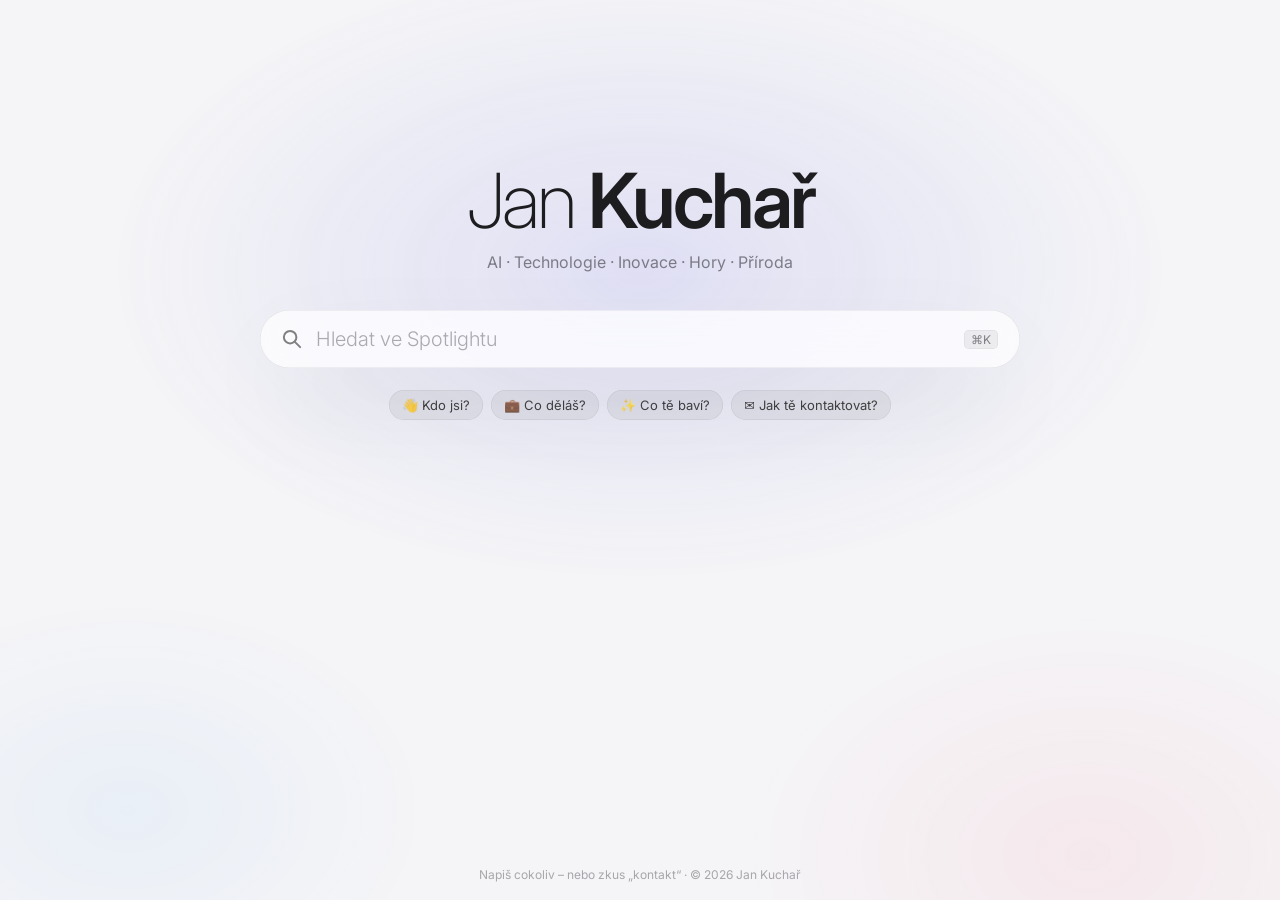
==== index.html @ b02bba3c "Odstranit plovoucí přepínač vzhledu, režim jen přes Spotlight Zkratka ⌘⇧L zůstává. Grafický manuál: " ====
<!doctype html>
<html lang="cs">
<head>
<meta charset="utf-8">
<meta name="viewport" content="width=device-width, initial-scale=1, viewport-fit=cover">
<title>Jan Kuchař</title>
<meta name="description" content="Jan Kuchař – AI, technologie, inovace.">
<meta name="theme-color" content="#08080c">
<meta name="color-scheme" content="dark light">
<script>
// Téma: uložená volba, jinak systémové nastavení – nastaví se hned, ať stránka neprobliká
(()=>{let t;try{t=localStorage.getItem('theme')}catch(e){}
  if(t!=='light'&&t!=='dark')t=matchMedia('(prefers-color-scheme: light)').matches?'light':'dark';
  document.documentElement.dataset.theme=t;
  document.querySelector('meta[name=theme-color]').content=t==='light'?'#f5f5f7':'#08080c'})();
</script>
<meta property="og:title" content="Jan Kuchař">
<meta property="og:description" content="Jan Kuchař – AI, technologie, inovace.">
<meta property="og:url" content="https://www.jan-kuchar.cz">
<link rel="icon" href="favicon.svg" type="image/svg+xml">
<script type="application/ld+json">
{
  "@context": "https://schema.org",
  "@type": "ProfilePage",
  "url": "https://www.jan-kuchar.cz/",
  "name": "Jan Kuchař",
  "inLanguage": "cs",
  "mainEntity": {
    "@type": "Person",
    "@id": "https://www.jan-kuchar.cz/#jan",
    "name": "Jan Kuchař",
    "alternateName": "Honza Kuchař",
    "url": "https://www.jan-kuchar.cz/",
    "jobTitle": "Product Owner",
    "description": "Product Owner v doméně e-commerce AI ve společnosti HP Tronic (Datart, ETA, NAY).",
    "worksFor": { "@type": "Organization", "name": "HP Tronic" },
    "homeLocation": { "@type": "Place", "name": "Beskydy", "address": { "@type": "PostalAddress", "addressCountry": "CZ" } },
    "knowsAbout": ["Umělá inteligence", "E-commerce", "Automatizace", "Technologie", "Inovace"],
    "sameAs": ["https://www.linkedin.com/in/jan-kucha%C5%99-16925532/"]
  }
}
</script>
<link rel="preconnect" href="https://fonts.googleapis.com">
<link rel="preconnect" href="https://fonts.gstatic.com" crossorigin>
<link href="https://fonts.googleapis.com/css2?family=Inter:wght@200;300;400;500;600;700&display=swap" rel="stylesheet">
<style>
:root{
  --bg:#08080c;
  --glass:rgba(32,32,40,.72);
  --stroke:rgba(255,255,255,.1);
  --stroke-2:rgba(255,255,255,.14);
  --text:#f5f5f7;
  --text-2:rgba(235,235,245,.6);
  --text-3:rgba(235,235,245,.38);
  --blue:#0a84ff;
  --body:rgba(245,245,247,.82);
  --chip-text:rgba(235,235,245,.82);
  --fill:rgba(255,255,255,.06);
  --fill-2:rgba(255,255,255,.12);
  --seg-on:#3a3a44;
  --seg-shadow:rgba(0,0,0,.4);
  --kbd:rgba(255,255,255,.08);
  --clear:rgba(255,255,255,.22);
  --clear-fg:#000;
  --shadow:rgba(0,0,0,.8);
  --av-in:#15151d;
  --glow:1;
  --font:-apple-system,BlinkMacSystemFont,"SF Pro Text","Inter",system-ui,sans-serif;
  color-scheme:dark;
}
:root[data-theme="light"]{
  --bg:#f5f5f7;
  --glass:rgba(255,255,255,.72);
  --stroke:rgba(0,0,0,.08);
  --stroke-2:rgba(0,0,0,.1);
  --text:#1d1d1f;
  --text-2:rgba(60,60,67,.62);
  --text-3:rgba(60,60,67,.42);
  --blue:#007aff;
  --body:rgba(29,29,31,.82);
  --chip-text:rgba(29,29,31,.82);
  --fill:rgba(0,0,0,.05);
  --fill-2:rgba(0,0,0,.09);
  --seg-on:#fff;
  --seg-shadow:rgba(0,0,0,.12);
  --kbd:rgba(0,0,0,.06);
  --clear:rgba(0,0,0,.25);
  --clear-fg:#fff;
  --shadow:rgba(0,0,0,.18);
  --av-in:#fff;
  --glow:.7;
  color-scheme:light;
}
*{box-sizing:border-box;margin:0;padding:0}
html,body{min-height:100%}
body{background:var(--bg);color:var(--text);transition:background-color .3s,color .3s;font-family:var(--font);-webkit-font-smoothing:antialiased;font-size:14px;
  display:flex;flex-direction:column;min-height:100vh;min-height:100dvh}
button{font:inherit;color:inherit;background:none;border:0;cursor:pointer}
a{color:inherit;text-decoration:none}

.bg{position:fixed;inset:0;z-index:-1;pointer-events:none;opacity:var(--glow);transition:opacity .3s;
  background:
    radial-gradient(60% 50% at 50% 30%,rgba(94,92,230,.2),transparent 70%),
    radial-gradient(40% 40% at 85% 95%,rgba(255,55,95,.09),transparent 70%),
    radial-gradient(35% 35% at 10% 90%,rgba(10,132,255,.07),transparent 70%)}

main{flex:1 0 auto;width:min(760px,calc(100vw - 32px));margin:0 auto;padding-top:clamp(56px,18vh,180px);padding-bottom:60px;
  transition:padding-top .4s cubic-bezier(.2,.9,.3,1)}
body.searching main{padding-top:clamp(40px,10vh,110px)}

header{text-align:center}
h1{font-size:clamp(46px,9vw,76px);font-weight:200;letter-spacing:-.04em;line-height:1}
h1 b{font-weight:600}
.tagline{margin:14px 0 38px;font-size:16px;color:var(--text-2)}

/* ---------- Vyhledávání ---------- */
.search{background:var(--glass);backdrop-filter:blur(40px) saturate(180%);-webkit-backdrop-filter:blur(40px) saturate(180%);
  border-radius:29px;box-shadow:0 0 0 .5px var(--stroke-2) inset,0 40px 100px -20px var(--shadow);overflow:hidden;
  transition:border-radius .25s}
body.searching .search{border-radius:18px}
.bar{display:flex;align-items:center;gap:14px;padding:0 22px;height:58px}
.bar svg{flex:none;opacity:.55}
.bar input{flex:1;min-width:0;background:transparent;border:0;outline:0;color:var(--text);font:inherit;font-size:20px;font-weight:300;caret-color:var(--blue)}
.bar input::placeholder{color:var(--text-3)}
kbd{font-family:inherit;font-size:12px;color:var(--text-2);background:var(--kbd);border-radius:5px;padding:2px 7px;box-shadow:0 0 0 .5px var(--stroke) inset;white-space:nowrap}
body.searching .bar kbd.k{display:none}
.clear{display:none;width:20px;height:20px;border-radius:50%;background:var(--clear);color:var(--clear-fg);place-items:center;flex:none}
body.searching .clear{display:grid}

.panel{display:none;border-top:.5px solid var(--stroke);height:400px}
body.searching .panel{display:flex;animation:open .22s ease-out}
@keyframes open{from{opacity:0;transform:translateY(-4px)}}
.list{width:290px;flex:none;border-right:.5px solid var(--stroke);padding:8px;overflow:auto}
.sec{font-size:11px;font-weight:600;color:var(--text-3);padding:10px 10px 6px}
.row{display:flex;align-items:center;gap:10px;padding:7px 10px;border-radius:8px;font-size:14px;width:100%;text-align:left}
.row small{margin-left:auto;font-size:11px;opacity:.6;white-space:nowrap;display:inline-flex;align-items:center;gap:5px}
.lock{width:11px;height:11px;flex:none}
.prev .locked{display:inline-flex;align-items:center;gap:6px;font-size:12px;color:var(--text-2);background:var(--fill);
  box-shadow:0 0 0 .5px var(--stroke) inset;border-radius:999px;padding:4px 10px 4px 9px}
.prev .locked .lock{width:12px;height:12px}
.row.sel{background:var(--blue);color:#fff}
.row:not(.sel):hover{background:var(--fill)}
.empty{padding:22px 12px;color:var(--text-2);font-size:13px;line-height:1.5}

.ico{width:28px;height:28px;border-radius:7px;display:grid;place-items:center;flex:none;font-size:14px;color:#fff;font-weight:600;
  box-shadow:0 0 0 .5px rgba(255,255,255,.15) inset}
.ico.big{width:52px;height:52px;border-radius:13px;font-size:24px}

.prev{flex:1;min-width:0;padding:28px 30px;overflow:auto}
.prev h2{font-size:24px;font-weight:600;letter-spacing:-.01em;margin:14px 0 8px}
.prev p{font-size:14px;line-height:1.65;color:var(--body);margin-bottom:12px}
.prev .dim{color:var(--text-2)}
.meta{display:grid;grid-template-columns:auto 1fr;gap:6px 14px;font-size:12px;margin-top:22px;padding-top:14px;border-top:.5px solid var(--stroke)}
.meta span:nth-child(odd){color:var(--text-3);text-align:right}
.back{display:none;color:var(--blue);font-size:15px;margin-bottom:6px}

/* Kontaktní karta */
.contact{display:flex;gap:18px;align-items:center;margin-top:4px}
.av{width:76px;height:76px;border-radius:50%;flex:none;padding:2px;background:conic-gradient(from 210deg,#0a84ff,#bf5af2,#ff375f,#ff9f0a,#0a84ff)}
.av div{width:100%;height:100%;border-radius:50%;background:var(--av-in);display:grid;place-items:center;font-weight:700;font-size:26px}
.contact h2{margin:0 0 2px}
.acts{display:flex;gap:8px;margin-top:22px;flex-wrap:wrap}
.act{display:flex;flex-direction:column;align-items:center;gap:6px;font-size:11px;color:var(--blue);width:76px;padding:6px 0;border-radius:10px;transition:background .15s}
.act:hover{background:rgba(10,132,255,.1)}
.act i{width:42px;height:42px;border-radius:50%;background:rgba(10,132,255,.16);display:grid;place-items:center;font-style:normal;font-size:16px;font-weight:600}
.tags{display:flex;gap:8px;flex-wrap:wrap;margin-top:6px}

/* Vzhled – segmentový přepínač Světlý / Tmavý (jako .seg v manuálu) */
.seg{position:relative;display:grid;grid-template-columns:1fr 1fr;width:min(100%,300px);margin-top:20px;padding:3px;border-radius:10px;
  background:var(--fill);box-shadow:0 0 0 .5px var(--stroke) inset}
.seg::before{content:"";position:absolute;top:3px;bottom:3px;left:3px;width:calc(50% - 3px);border-radius:7px;background:var(--seg-on);
  box-shadow:0 1px 3px var(--seg-shadow),0 0 0 .5px var(--stroke-2) inset;transition:transform .25s cubic-bezier(.2,.9,.3,1)}
.seg:has([data-t="dark"][aria-checked="true"])::before{transform:translateX(100%)}
.seg button{position:relative;display:flex;align-items:center;justify-content:center;gap:7px;height:32px;border-radius:7px;
  font-size:13px;font-weight:500;color:var(--text-2);transition:color .2s}
.seg button[aria-checked="true"]{color:var(--text)}
.seg button:focus-visible{outline:none;box-shadow:0 0 0 3px rgba(10,132,255,.45)}
.seg svg{width:15px;height:15px}

/* Návrhy pod polem */
.chips{display:flex;gap:8px;justify-content:center;flex-wrap:wrap;margin-top:22px}
body.searching .chips{display:none}
.chip{display:inline-flex;align-items:center;gap:6px;padding:7px 13px;border-radius:999px;font-size:13px;background:var(--fill);
  box-shadow:0 0 0 .5px var(--stroke-2) inset;color:var(--chip-text);transition:background .15s}
button.chip:hover{background:var(--fill-2)}


footer{padding:0 16px max(18px,env(safe-area-inset-bottom));text-align:center;font-size:12px;color:var(--text-3)}
body.searching footer{display:none}

/* ---------- Mobil ---------- */
@media (max-width:640px){
  main{padding-top:72px}
  body.searching main{padding-top:24px}
  body.searching header{display:none}
  .tagline{margin-bottom:26px}
  .bar{height:50px;padding:0 16px}
  .bar input{font-size:17px}
  .bar kbd.k{display:none}
  .panel{height:auto}
  .list{width:100%;border-right:0}
  .prev{display:none;padding:18px 18px 24px}
  .panel.detail .list{display:none}
  .panel.detail .prev{display:block}
  .back{display:inline-block}
  .row{padding:11px 10px;font-size:16px}
  .row.sel{background:transparent;color:inherit}
}
.sr-only{position:absolute;width:1px;height:1px;padding:0;margin:-1px;overflow:hidden;clip:rect(0 0 0 0);white-space:nowrap;border:0}
@media (prefers-reduced-motion:reduce){*{animation:none!important;transition:none!important}}
</style>
</head>
<body>
<div class="bg" aria-hidden="true"></div>

<main>
  <header>
    <h1>Jan <b>Kuchař</b></h1>
    <p class="tagline">AI · Technologie · Inovace · Hory · Příroda</p>
  </header>

  <div class="search" role="search">
    <div class="bar">
      <svg width="20" height="20" viewBox="0 0 16 16" fill="none" stroke="currentColor" stroke-width="1.6" aria-hidden="true"><circle cx="6.5" cy="6.5" r="5"/><path d="m10.5 10.5 4 4" stroke-linecap="round"/></svg>
      <input id="q" type="text" placeholder="Hledat ve Spotlightu" autocomplete="off" spellcheck="false"
             aria-label="Hledat" aria-controls="list" aria-autocomplete="list">
      <button class="clear" id="clear" aria-label="Smazat" tabindex="-1"><svg width="8" height="8" viewBox="0 0 8 8" stroke="currentColor" stroke-width="1.6" stroke-linecap="round"><path d="M1 1l6 6M7 1 1 7"/></svg></button>
      <kbd class="k">⌘K</kbd>
    </div>
    <div class="panel" id="panel">
      <div class="list" id="list" role="listbox" aria-label="Výsledky"></div>
      <div class="prev" id="prev" aria-live="polite"></div>
    </div>
  </div>

  <div class="chips" id="chips"></div>
  <!-- Obsah pro vyhledávače a AI – vizuálně skrytý, Spotlight ho načítá odsud. Texty upravuj tady. -->
  <div class="sr-only" id="obsah">
    <section data-id="kdo"><h2>Kdo jsem</h2><div class="body">
      <p>Jmenuji se Honza a jsem z Beskyd. Baví mě AI, technologie a všechno kolem nich a taky mě to živí.</p>
      <p>Odreagovat se chodím do přírody, nejraději někam do hor.</p>
    </div></section>
    <section data-id="co"><h2>Co dělám</h2><div class="body">
      <p>Aktuálně pracuji jako <b>Product Owner</b> v doméně e-commerce AI ve společnosti <b>HP Tronic</b> (Datart, ETA, NAY a další).</p>
      <p class="dim">Méně omáčky, více AI.</p>
    </div></section>
    <section data-id="zajmy"><h2>Zájmy</h2><div class="body">
      <p>Co mě baví mimo práci:</p>
      <div class="tags"><span class="chip">🏃 Sport</span><span class="chip">🏔️ Hory</span><span class="chip">🌲 Příroda</span><span class="chip">✈️ Cestování</span></div>
    </div></section>
    <section><h2>Kontakt</h2><p><a href="https://www.linkedin.com/in/jan-kucha%C5%99-16925532/">LinkedIn</a></p></section>
  </div>
</main>

<footer>Napiš cokoliv – nebo zkus „kontakt“ · © <span id="year"></span> Jan Kuchař</footer>

<script>
/* ======== Obsah – uprav podle sebe ======== */
// Texty položek Kdo jsem / Co dělám / Zájmy jsou v HTML v <div id="obsah"> (kvůli vyhledávačům a AI)
const fromHtml = id => document.querySelector(`#obsah [data-id="${id}"] .body`).innerHTML;
// E-mail je zakódovaný jako kódy znaků, aby ho roboti nenašli ve zdrojovém kódu – skládá se až v prohlížeči
const EMAIL = String.fromCharCode(106,97,110,46,107,117,99,104,97,114,64,105,99,108,111,117,100,46,99,111,109);
const LINKEDIN = 'https://www.linkedin.com/in/jan-kucha%C5%99-16925532/';

const G = {                                     // barvy ikon
  blue:'linear-gradient(160deg,#5ac8fa,#0a60ff)', yellow:'linear-gradient(160deg,#ffd60a,#ff9f0a)',
  pink:'linear-gradient(160deg,#ff6482,#fa233b)', green:'linear-gradient(160deg,#30d158,#1fa045)',
  purple:'linear-gradient(160deg,#bf5af2,#5e5ce6)',
};

const appIcon = name => `<img src="/brand/icons/${name}.svg" alt="" style="width:100%;height:100%;border-radius:inherit">`;

const LOCK = '<svg class="lock" viewBox="0 0 16 16" fill="none" stroke="currentColor" stroke-width="1.6" stroke-linecap="round" aria-hidden="true"><rect x="3" y="7" width="10" height="7" rx="1.8"/><path d="M5.5 7V5a2.5 2.5 0 0 1 5 0v2"/></svg>';
// locked: nástroj jen pro přihlášené – zámek v seznamu i v náhledu
// section: skupina v seznamu · chip: návrh pod polem · keys: slova, podle kterých se položka najde (bez diakritiky)
// hidden: v seznamu se neukáže, najde se jen když se na ni někdo zeptá
const ITEMS = [
  { id:'kdo', section:'O mně', title:'Kdo jsem', icon:'👤', color:G.blue, kind:'Info', chip:'👋 Kdo jsi?',
    keys:'kdo jsi jan honza o mne about info jmeno clovek beskydy odkud hory priroda',
    body:fromHtml('kdo'),
    meta:[['Druh','Info'],['Lokalita','Beskydy'],['Režim','světlý i tmavý']] },
  { id:'co', section:'O mně', title:'Co dělám', icon:'✦', color:G.yellow, kind:'Poznámka', chip:'💼 Co děláš?',
    keys:'co delas prace job zamestnani pozice product owner hp tronic datart eta nay ai umela inteligence ecommerce eshop automatizace',
    body:fromHtml('co'),
    meta:[['Druh','Poznámka'],['Upraveno','dnes'],['Štítky','AI · e-commerce · automatizace']] },
  { id:'zajmy', section:'O mně', title:'Zájmy', icon:'♥', color:G.pink, kind:'Seznam', chip:'✨ Co tě baví?',
    keys:'zajmy konicky hobby bavi volny cas sport hory priroda cestovani turistika',
    body:fromHtml('zajmy') },
  { id:'kontakt', section:'O mně', title:'Kontakt', icon:'✉', color:G.green, kind:'Kontakt', chip:'✉️ Jak tě kontaktovat?',
    keys:'kontakt email mail napis spojeni linkedin', contact:true },
  { id:'mail', section:'Akce', title:'Napsat e-mail', icon:'✉', color:G.green, kind:'Akce', href:'mailto:'+EMAIL,
    keys:'napsat email mail zprava', sub:EMAIL },
  { id:'li', section:'Odkazy', title:'LinkedIn', icon:'in', color:'#0a66c2', kind:'↗', href:LINKEDIN,
    keys:'linkedin profil cv zivotopis', sub:'Profesní profil' },
  { id:'chat', section:'Nástroje', title:'Chat Inspector', icon:appIcon('chat-inspector'), color:G.blue, kind:'↗',
    href:'https://chatbot-message-reader.jan-kuchar.cz', locked:true, sub:'Čtečka zpráv chatbota · AI Statistiky',
    keys:'chat inspector chatbot zpravy konverzace message reader ai statistiky nastroje' },
  { id:'search', section:'Nástroje', title:'Search Analyzer', icon:appIcon('search-analyzer'), color:G.yellow, kind:'↗',
    href:'https://search-log-analyzer.jan-kuchar.cz', locked:true, sub:'Analýza vyhledávacích logů · AI Statistiky',
    keys:'search analyzer vyhledavani hledani logy log analyza ai statistiky nastroje' },
  { id:'reports', section:'Nástroje', title:'Reports Visualizer', icon:appIcon('reports-visualizer'), color:G.green, kind:'↗',
    href:'https://blmr-reports-visualizer.jan-kuchar.cz', locked:true, sub:'Vizualizace reportů · AI Statistiky',
    keys:'reports visualizer reporty grafy vizualizace blmr ai statistiky nastroje' },
  { id:'manual', section:'Jiné', title:'Grafický manuál', icon:'🎨', color:G.purple, kind:'↗',
    href:'https://www.jan-kuchar.cz/brand/manual.html', sub:'Design systém pro nástroje AI Statistiky',
    keys:'graficky manual design system tokeny barvy brand styl ai statistiky nastroje' },
  { id:'theme', section:'Nastavení', title:'Vzhled', icon:'<svg viewBox="0 0 24 24" style="width:58%;height:58%" aria-hidden="true"><circle cx="12" cy="12" r="8.5" fill="none" stroke="#fff" stroke-width="2.2"/><path d="M12 3.5a8.5 8.5 0 0 1 0 17z" fill="#fff"/></svg>', color:G.purple, kind:'Nastavení', hidden:true,
    keys:'tmavy svetly rezim dark light mode cerny bily noc den theme tema vzhled', theme:true },
];

/* ======== Logika ======== */
const $ = s => document.querySelector(s);
const q = $('#q'), list = $('#list'), prev = $('#prev'), panel = $('#panel');
const norm = s => s.toLowerCase().normalize('NFD').replace(/[̀-ͯ]/g, '').trim();
const isMobile = () => matchMedia('(max-width:640px)').matches;
let results = [], sel = 0;

$('#year').textContent = new Date().getFullYear();

const icon = (it, big) => `<span class="ico${big ? ' big' : ''}" style="background:${it.color}" aria-hidden="true">${it.icon}</span>`;

function search(query){
  const n = norm(query);
  if (!n) return ITEMS.filter(i => !i.hidden);
  if (n === '*') return ITEMS;                  // hvězdička = všechny položky včetně skrytých
  const words = n.split(/\s+/);
  return ITEMS
    .map(it => {
      const title = norm(it.title), hay = title + ' ' + it.keys;
      if (!words.every(w => hay.includes(w))) return null;
      return { it, score: title.startsWith(n) ? 0 : title.includes(n) ? 1 : 2 };
    })
    .filter(Boolean)
    .sort((a, b) => a.score - b.score)
    .map(r => r.it);
}

function renderList(){
  if (!results.length) {
    list.innerHTML = `<div class="empty">Nic jsem nenašel. Zkus třeba „kdo“, „co děláš“, „zájmy“ nebo „kontakt“.</div>`;
    prev.innerHTML = ''; return;
  }
  let html = '', lastSec = null;
  results.forEach((it, i) => {
    const best = i === 0 && results.length > 1;
    const sec = best ? 'Nejlepší shoda' : it.section;
    if (sec !== lastSec) html += `<div class="sec">${sec}</div>`;
    lastSec = best ? null : sec;
    html += `<button class="row${i === sel ? ' sel' : ''}" tabindex="-1" role="option" aria-selected="${i === sel}" data-i="${i}">${icon(it)}${it.title}<small>${it.locked ? LOCK : ''}${it.theme ? themeState() : it.kind}</small></button>`;
  });
  list.innerHTML = html;
  renderPreview();
}

function renderPreview(){
  const it = results[sel]; if (!it) return;
  const back = `<button class="back" id="back">‹ Zpět</button>`;
  if (it.theme) {
    prev.innerHTML = back + `${icon(it, true)}<h2>${it.title}</h2>
      <p class="dim">Světlý nebo tmavý režim stránky. Dokud ho nezměníš, řídí se nastavením systému.</p>
      <div class="seg" id="seg" role="radiogroup" aria-label="Vzhled">
        <button role="radio" data-t="light" aria-checked="${theme() === 'light'}"><svg viewBox="0 0 24 24" fill="none" stroke="currentColor" stroke-width="1.8" stroke-linecap="round" aria-hidden="true"><circle cx="12" cy="12" r="4"/><path d="M12 2v2M12 20v2M4.9 4.9l1.4 1.4M17.7 17.7l1.4 1.4M2 12h2M20 12h2M4.9 19.1l1.4-1.4M17.7 6.3l1.4-1.4"/></svg>Světlý</button>
        <button role="radio" data-t="dark" aria-checked="${theme() === 'dark'}"><svg viewBox="0 0 24 24" fill="none" stroke="currentColor" stroke-width="1.8" stroke-linecap="round" stroke-linejoin="round" aria-hidden="true"><path d="M20.5 14.5A8.5 8.5 0 0 1 9.5 3.5a8.5 8.5 0 1 0 11 11z"/></svg>Tmavý</button>
      </div>
      <div class="meta"><span>Aktuálně</span><span id="theme-now">${themeName()}</span><span>Přepnout</span><span><kbd>↵ Enter</kbd> · <kbd>⌘⇧L</kbd></span></div>`;
    $('#seg').onclick = e => { const b = e.target.closest('[data-t]'); if (b) setTheme(b.dataset.t); };
    // Enter na přepínači vždy přepne režim a fokus jde na nově zapnutou volbu
    $('#seg').onkeydown = e => {
      if (e.key !== 'Enter') return;
      e.preventDefault(); toggleTheme(); $(`#seg [data-t="${theme()}"]`).focus();
    };
  } else if (it.contact) {
    prev.innerHTML = back + `
      <div class="contact"><div class="av"><div>JK</div></div>
        <div><h2>Jan Kuchař</h2><div class="dim">Ozvi se – rád pokecám o AI a produktech.</div></div></div>
      <div class="acts">
        <a class="act" href="mailto:${EMAIL}"><i>✉</i>E-mail</a>
        <a class="act" href="${LINKEDIN}" target="_blank" rel="noopener"><i>in</i>LinkedIn</a>
      </div>
      <div class="meta"><span>E-mail</span><span>${EMAIL}</span><span>LinkedIn</span><span>Jan Kuchař</span></div>`;
  } else if (it.href) {
    const ext = it.href.startsWith('http') ? 'target="_blank" rel="noopener"' : '';
    prev.innerHTML = back + `${icon(it, true)}<h2>${it.title}</h2>
      <p class="dim">${it.sub || it.href.replace(/^https?:\/\//, '')}</p>
      ${it.locked ? `<p class="locked">${LOCK}Pouze pro přihlášené uživatele</p>` : ''}
      <div class="acts"><a class="act" href="${it.href}" ${ext}><i>↗</i>Otevřít</a></div>
      <div class="meta">${it.locked ? `<span>Přístup</span><span>${it.href.replace(/^https?:\/\//, '')} · jen po přihlášení</span>` : ''}<span>Otevřít</span><span><kbd>↵ Enter</kbd></span></div>`;
  } else {
    prev.innerHTML = back + `${icon(it, true)}<h2>${it.title}</h2>${it.body}` +
      (it.meta ? `<div class="meta">${it.meta.map(([k, v]) => `<span>${k}</span><span>${v}</span>`).join('')}</div>` : '');
  }
  $('#back').onclick = () => panel.classList.remove('detail');
}

function update(){
  document.body.classList.toggle('searching', q.value.trim() !== '');
  results = search(q.value); sel = 0;
  panel.classList.remove('detail');
  renderList();
}

function choose(i, viaKeyboard){
  sel = i;
  const it = results[i];
  if (it.theme && viaKeyboard) { toggleTheme(); return; }
  if (it.href && viaKeyboard) { window.open(it.href, it.href.startsWith('http') ? '_blank' : '_self'); return; }
  renderList();
  if (isMobile()) { panel.classList.add('detail'); window.scrollTo({ top:0 }); }
}

q.addEventListener('input', update);
q.addEventListener('keydown', e => {
  if (!results.length) return;
  // Tab skočí z pole rovnou na odkaz / přepínač v detailu položky
  if (e.key === 'Tab' && !e.shiftKey) {
    const target = prev.querySelector('#seg [aria-checked="true"]') || prev.querySelector('.act');
    if (target) { e.preventDefault(); target.focus(); }
    return;
  }
  if (e.key === 'ArrowDown') { sel = (sel + 1) % results.length; renderList(); e.preventDefault(); }
  else if (e.key === 'ArrowUp') { sel = (sel - 1 + results.length) % results.length; renderList(); e.preventDefault(); }
  else if (e.key === 'Enter') { choose(sel, true); }
  list.querySelector('.sel')?.scrollIntoView({ block:'nearest' });
});
list.addEventListener('click', e => { const r = e.target.closest('.row'); if (r) choose(+r.dataset.i); });
list.addEventListener('mousemove', e => {
  const r = e.target.closest('.row'); if (!r || isMobile() || +r.dataset.i === sel) return;
  sel = +r.dataset.i; renderList();
});
$('#clear').onclick = () => { q.value = ''; update(); q.focus(); };

// Návrhy pod polem
$('#chips').innerHTML = ITEMS.filter(i => i.chip).map(i => `<button class="chip" data-id="${i.id}">${i.chip}</button>`).join('');
$('#chips').addEventListener('click', e => {
  const c = e.target.closest('.chip'); if (!c) return;
  q.value = ITEMS.find(i => i.id === c.dataset.id).title; update();
  if (isMobile()) choose(0); else q.focus();
});

// Světlý / tmavý režim – volba se pamatuje, bez ní platí nastavení systému
const theme = () => document.documentElement.dataset.theme;
const themeName = () => theme() === 'light' ? 'světlý' : 'tmavý';
const themeState = () => theme() === 'dark' ? 'Tmavý' : 'Světlý';
function setTheme(t, save = true){
  document.documentElement.dataset.theme = t;
  document.querySelector('meta[name=theme-color]').content = t === 'light' ? '#f5f5f7' : '#08080c';
  if (save) try { localStorage.setItem('theme', t); } catch (e) {}
  // položku „Vzhled“ ve Spotlightu jen aktualizovat (bez překreslení, ať přepínač animuje)
  document.querySelectorAll('#seg [data-t]').forEach(b => b.setAttribute('aria-checked', b.dataset.t === t));
  const now = $('#theme-now'); if (now) now.textContent = themeName();
  const i = results.findIndex(it => it.theme), row = list.querySelector(`.row[data-i="${i}"] small`);
  if (row) row.textContent = themeState();
}
const toggleTheme = () => setTheme(theme() === 'light' ? 'dark' : 'light');
matchMedia('(prefers-color-scheme: light)').addEventListener('change', e => {
  let saved; try { saved = localStorage.getItem('theme'); } catch (_) {}
  if (!saved) setTheme(e.matches ? 'light' : 'dark', false);
});

// ⌘⇧L / Ctrl+Shift+L – přepnout režim
document.addEventListener('keydown', e => {
  if ((e.metaKey || e.ctrlKey) && e.shiftKey && e.key.toLowerCase() === 'l') {
    e.preventDefault(); toggleTheme();
  }
});

// ⌘K / Ctrl+K / "/" – zaměřit hledání
document.addEventListener('keydown', e => {
  if ((e.metaKey || e.ctrlKey) && e.key.toLowerCase() === 'k' || e.key === '/' && document.activeElement !== q) {
    e.preventDefault(); q.focus(); q.select();
  }
});

// Klik mimo Spotlight – zavřít, ale text v poli nechat; klik / fokus do pole ho znovu otevře
document.addEventListener('pointerdown', e => {
  if (!e.target.closest('.search')) document.body.classList.remove('searching');
});
q.addEventListener('focus', () => { if (q.value.trim()) document.body.classList.add('searching'); });
q.addEventListener('click', () => { if (q.value.trim()) document.body.classList.add('searching'); });

// Esc kdekoliv – zavřít Spotlight a vrátit se do pole
document.addEventListener('keydown', e => {
  if (e.key !== 'Escape') return;
  q.value = ''; update(); q.focus();
});

update();
if (!isMobile()) q.focus();
</script>
</body>
</html>
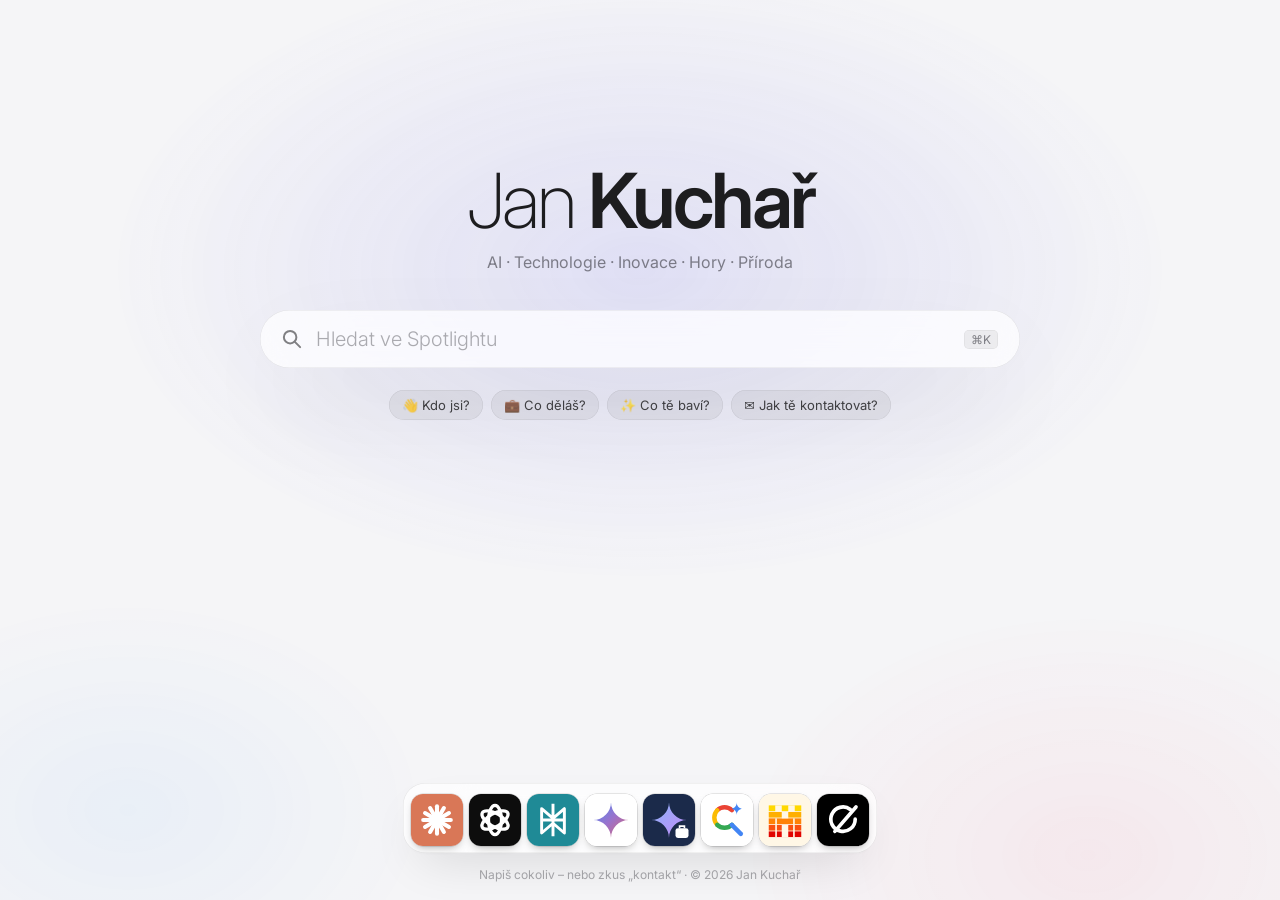
==== commit 1eecd420: "Dock s odkazy na AI asistenty Claude, ChatGPT, Perplexity, Gemini, Gemini Enterprise, Google AI Mode" ====
--- a/index.html
+++ b/index.html
@@ -185,6 +185,20 @@
 button.chip:hover{background:var(--fill-2)}
 
 
+/* ---------- Dock: AI asistenti ---------- */
+.dock-wrap{display:flex;justify-content:center;padding:0 16px 14px}
+.dock{display:flex;align-items:flex-end;gap:6px;height:70px;padding:7px 8px;border-radius:22px;
+  background:var(--glass);backdrop-filter:blur(40px) saturate(180%);-webkit-backdrop-filter:blur(40px) saturate(180%);
+  box-shadow:0 0 0 .5px var(--stroke-2) inset,0 20px 50px -20px var(--shadow)}
+.dock a{position:relative;width:52px;height:52px;flex:none;transform-origin:50% 100%;transition:width .12s,height .12s;outline:none}
+.dock a svg{width:100%;height:100%;display:block;border-radius:23%;box-shadow:0 0 0 .5px rgba(0,0,0,.18),0 4px 10px -4px rgba(0,0,0,.4)}
+.dock a:focus-visible svg{box-shadow:0 0 0 3px rgba(10,132,255,.6)}
+.dock .tip{position:absolute;bottom:calc(100% + 10px);left:50%;transform:translateX(-50%);padding:4px 10px;border-radius:7px;font-size:12px;white-space:nowrap;
+  background:var(--glass);backdrop-filter:blur(20px);-webkit-backdrop-filter:blur(20px);box-shadow:0 0 0 .5px var(--stroke-2) inset;
+  color:var(--text);opacity:0;pointer-events:none;transition:opacity .12s}
+.dock a:hover .tip,.dock a:focus-visible .tip{opacity:1}
+body.searching .dock-wrap{display:none}
+
 footer{padding:0 16px max(18px,env(safe-area-inset-bottom));text-align:center;font-size:12px;color:var(--text-3)}
 body.searching footer{display:none}
 
@@ -205,6 +219,9 @@
   .back{display:inline-block}
   .row{padding:11px 10px;font-size:16px}
   .row.sel{background:transparent;color:inherit}
+  .dock{gap:4px;height:54px;padding:5px 6px;border-radius:18px}
+  .dock a{width:40px;height:40px}
+  .dock .tip{display:none}
 }
 .sr-only{position:absolute;width:1px;height:1px;padding:0;margin:-1px;overflow:hidden;clip:rect(0 0 0 0);white-space:nowrap;border:0}
 @media (prefers-reduced-motion:reduce){*{animation:none!important;transition:none!important}}
@@ -251,6 +268,9 @@
     <section><h2>Kontakt</h2><p><a href="https://www.linkedin.com/in/jan-kucha%C5%99-16925532/">LinkedIn</a></p></section>
   </div>
 </main>
+
+<!-- Dock: AI asistenti – položky v DOCK ve skriptu -->
+<div class="dock-wrap"><nav class="dock" id="dock" aria-label="AI asistenti"></nav></div>
 
 <footer>Napiš cokoliv – nebo zkus „kontakt“ · © <span id="year"></span> Jan Kuchař</footer>
 
@@ -317,12 +337,50 @@
 
 $('#year').textContent = new Date().getFullYear();
 
+/* ======== Dock: AI asistenti ======== */
+// Ikony jsou zjednodušené značky (inspirované logy), aby nebyly potřeba externí obrázky
+const SPARK = 'M32 10c0 12 10 22 22 22-12 0-22 10-22 22 0-12-10-22-22-22 12 0 22-10 22-22z';
+const DOCK = [
+  { name:'Claude', href:'https://claude.ai',
+    svg:`<rect width="64" height="64" fill="#d97757"/><g stroke="#fff" stroke-width="5" stroke-linecap="round">${[0,30,60,90,120,150].map(a => `<path d="M32 15v34" transform="rotate(${a} 32 32)"/>`).join('')}</g>` },
+  { name:'ChatGPT', href:'https://chatgpt.com',
+    svg:`<rect width="64" height="64" fill="#0d0d0d"/><g fill="none" stroke="#fff" stroke-width="4">${[0,60,120].map(a => `<ellipse cx="32" cy="32" rx="8" ry="18" transform="rotate(${a} 32 32)"/>`).join('')}</g>` },
+  { name:'Perplexity', href:'https://www.perplexity.ai',
+    svg:`<rect width="64" height="64" fill="#1f8a96"/><g fill="none" stroke="#fff" stroke-width="3.6" stroke-linejoin="round"><path d="M32 12v40M18 18l14 12 14-12v14H18zM18 32v16l14-12 14 12V32"/></g>` },
+  { name:'Gemini', href:'https://gemini.google.com',
+    svg:`<defs><linearGradient id="dg1" x1="0" y1="0" x2="1" y2="1"><stop offset="0" stop-color="#4c8df6"/><stop offset=".5" stop-color="#9b72cb"/><stop offset="1" stop-color="#d96570"/></linearGradient></defs><rect width="64" height="64" fill="#fff"/><path d="${SPARK}" fill="url(#dg1)"/>` },
+  { name:'Gemini Enterprise', href:'https://business.gemini.google',
+    svg:`<defs><linearGradient id="dg2" x1="0" y1="0" x2="1" y2="1"><stop offset="0" stop-color="#8ab4f8"/><stop offset="1" stop-color="#c58af9"/></linearGradient></defs><rect width="64" height="64" fill="#1b2a4a"/><path d="${SPARK}" fill="url(#dg2)"/><rect x="40" y="42" width="16" height="12" rx="3" fill="#fff"/><path d="M45 42v-2.5h6V42" fill="none" stroke="#fff" stroke-width="2"/>` },
+  { name:'Google AI Mode', href:'https://www.google.com/search?udm=50',
+    svg:`<rect width="64" height="64" fill="#fff"/><g fill="none" stroke-width="5.5" stroke-linecap="round"><path d="M38 20a13 13 0 0 0-18 0" stroke="#ea4335"/><path d="M20 20a13 13 0 0 0 0 18" stroke="#fbbc04"/><path d="M20 38a13 13 0 0 0 18 0" stroke="#34a853"/><path d="M38 38l11 11" stroke="#4285f4"/></g><path d="M44 10c0 5 3 8 8 8-5 0-8 3-8 8 0-5-3-8-8-8 5 0 8-3 8-8z" fill="#4285f4"/>` },
+  { name:'Mistral', href:'https://chat.mistral.ai',
+    svg:`<rect width="64" height="64" fill="#fff7e6"/>${[['#ffd800',14],['#ffaf00',22],['#ff8205',30],['#fa500f',38],['#e10500',46]].map(([c,y]) => `<rect x="12" y="${y}" width="40" height="7" fill="${c}"/>`).join('')}<g fill="#fff7e6"><rect x="20" y="14" width="8" height="8"/><rect x="36" y="14" width="8" height="8"/><rect x="20" y="30" width="2" height="23"/><rect x="28" y="22" width="8" height="8"/><rect x="28" y="38" width="8" height="15"/><rect x="42" y="30" width="2" height="23"/></g>` },
+  { name:'Grok', href:'https://grok.com',
+    svg:`<rect width="64" height="64" fill="#000"/><g fill="none" stroke="#fff" stroke-width="4.5" stroke-linecap="round"><path d="M41 19a15 15 0 1 0 6 12"/><path d="M22 46L48 16"/></g>` },
+];
+$('#dock').innerHTML = DOCK.map(d =>
+  `<a href="${d.href}" target="_blank" rel="noopener" aria-label="${d.name}"><svg viewBox="0 0 64 64" aria-hidden="true">${d.svg}</svg><span class="tip">${d.name}</span></a>`).join('');
+
+// Zvětšování ikon pod myší (jako v macOS)
+const dockEl = $('#dock'), DOCK_BASE = 52, DOCK_MAX = 76;
+dockEl.addEventListener('mousemove', e => {
+  if (isMobile()) return;
+  dockEl.querySelectorAll('a').forEach(a => {
+    const r = a.getBoundingClientRect(), d = Math.abs(e.clientX - (r.left + r.width / 2));
+    const size = DOCK_BASE + (DOCK_MAX - DOCK_BASE) * Math.max(0, 1 - d / 150);
+    a.style.width = a.style.height = size + 'px';
+  });
+});
+dockEl.addEventListener('mouseleave', () => dockEl.querySelectorAll('a').forEach(a => a.style.width = a.style.height = ''));
+
+
 const icon = (it, big) => `<span class="ico${big ? ' big' : ''}" style="background:${it.color}" aria-hidden="true">${it.icon}</span>`;
 
 function search(query){
   const n = norm(query);
   if (!n) return ITEMS.filter(i => !i.hidden);
   if (n === '*') return ITEMS;                  // hvězdička = všechny položky včetně skrytých
+  if (n === '...' || n === '…') return ITEMS.filter(i => i.section === 'Nástroje');   // tři tečky = jen nástroje
   const words = n.split(/\s+/);
   return ITEMS
     .map(it => {
@@ -342,7 +400,7 @@
   }
   let html = '', lastSec = null;
   results.forEach((it, i) => {
-    const best = i === 0 && results.length > 1;
+    const best = i === 0 && results.length > 1 && !['*', '...', '…'].includes(norm(q.value));   // u výpisů bez „nejlepší shody“
     const sec = best ? 'Nejlepší shoda' : it.section;
     if (sec !== lastSec) html += `<div class="sec">${sec}</div>`;
     lastSec = best ? null : sec;
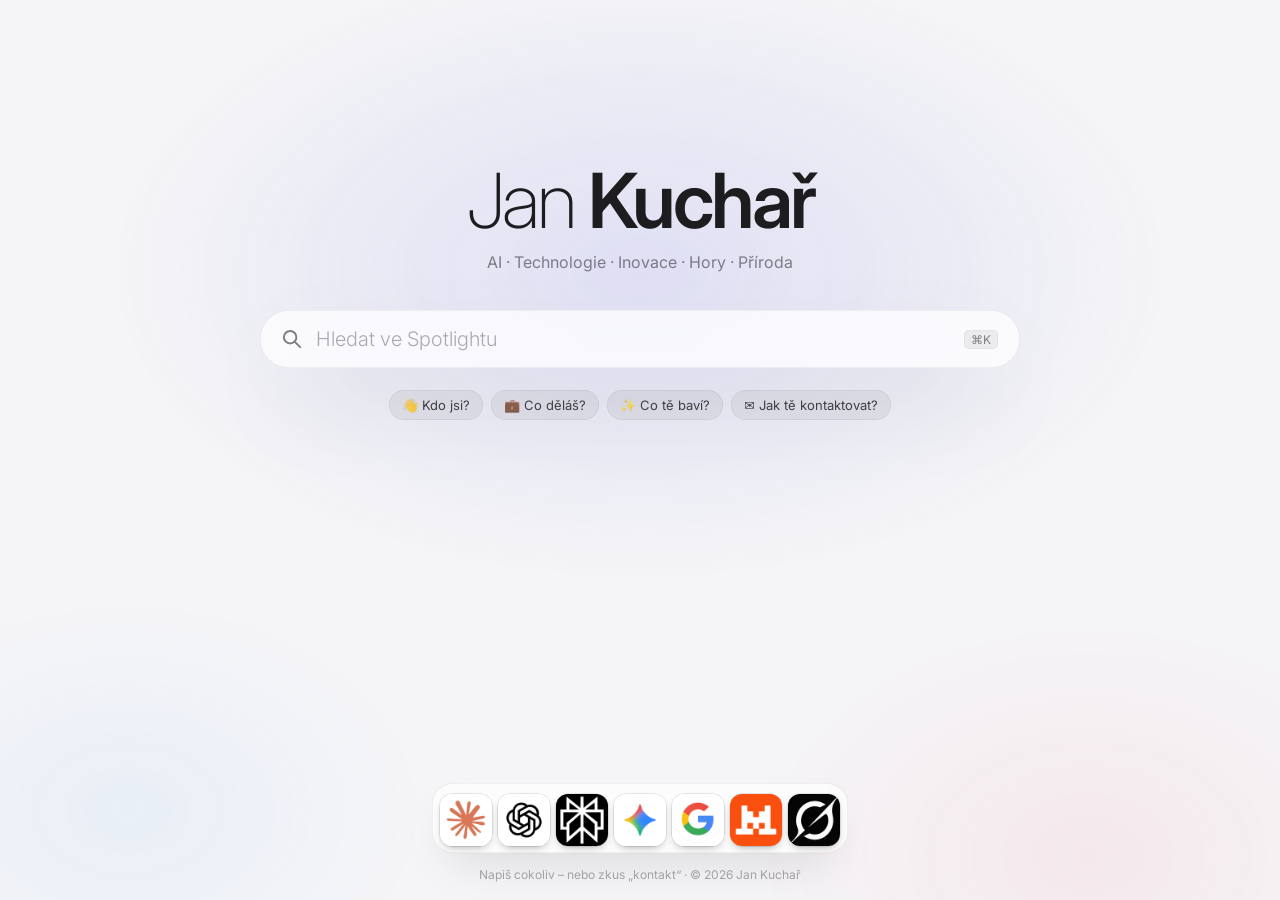
==== commit 0c5cd976: "Dock: oficiální ikony poskytovatelů, bez Gemini Enterprise Ikony (favicony poskytovatelů) uložené v " ====
--- a/index.html
+++ b/index.html
@@ -191,8 +191,8 @@
   background:var(--glass);backdrop-filter:blur(40px) saturate(180%);-webkit-backdrop-filter:blur(40px) saturate(180%);
   box-shadow:0 0 0 .5px var(--stroke-2) inset,0 20px 50px -20px var(--shadow)}
 .dock a{position:relative;width:52px;height:52px;flex:none;transform-origin:50% 100%;transition:width .12s,height .12s;outline:none}
-.dock a svg{width:100%;height:100%;display:block;border-radius:23%;box-shadow:0 0 0 .5px rgba(0,0,0,.18),0 4px 10px -4px rgba(0,0,0,.4)}
-.dock a:focus-visible svg{box-shadow:0 0 0 3px rgba(10,132,255,.6)}
+.dock a img{width:100%;height:100%;display:block;border-radius:23%;box-shadow:0 0 0 .5px rgba(0,0,0,.18),0 4px 10px -4px rgba(0,0,0,.4)}
+.dock a:focus-visible img{box-shadow:0 0 0 3px rgba(10,132,255,.6)}
 .dock .tip{position:absolute;bottom:calc(100% + 10px);left:50%;transform:translateX(-50%);padding:4px 10px;border-radius:7px;font-size:12px;white-space:nowrap;
   background:var(--glass);backdrop-filter:blur(20px);-webkit-backdrop-filter:blur(20px);box-shadow:0 0 0 .5px var(--stroke-2) inset;
   color:var(--text);opacity:0;pointer-events:none;transition:opacity .12s}
@@ -338,28 +338,18 @@
 $('#year').textContent = new Date().getFullYear();
 
 /* ======== Dock: AI asistenti ======== */
-// Ikony jsou zjednodušené značky (inspirované logy), aby nebyly potřeba externí obrázky
-const SPARK = 'M32 10c0 12 10 22 22 22-12 0-22 10-22 22 0-12-10-22-22-22 12 0 22-10 22-22z';
+// Oficiální ikony poskytovatelů, uložené v brand/icons/ai/ (128 px)
 const DOCK = [
-  { name:'Claude', href:'https://claude.ai',
-    svg:`<rect width="64" height="64" fill="#d97757"/><g stroke="#fff" stroke-width="5" stroke-linecap="round">${[0,30,60,90,120,150].map(a => `<path d="M32 15v34" transform="rotate(${a} 32 32)"/>`).join('')}</g>` },
-  { name:'ChatGPT', href:'https://chatgpt.com',
-    svg:`<rect width="64" height="64" fill="#0d0d0d"/><g fill="none" stroke="#fff" stroke-width="4">${[0,60,120].map(a => `<ellipse cx="32" cy="32" rx="8" ry="18" transform="rotate(${a} 32 32)"/>`).join('')}</g>` },
-  { name:'Perplexity', href:'https://www.perplexity.ai',
-    svg:`<rect width="64" height="64" fill="#1f8a96"/><g fill="none" stroke="#fff" stroke-width="3.6" stroke-linejoin="round"><path d="M32 12v40M18 18l14 12 14-12v14H18zM18 32v16l14-12 14 12V32"/></g>` },
-  { name:'Gemini', href:'https://gemini.google.com',
-    svg:`<defs><linearGradient id="dg1" x1="0" y1="0" x2="1" y2="1"><stop offset="0" stop-color="#4c8df6"/><stop offset=".5" stop-color="#9b72cb"/><stop offset="1" stop-color="#d96570"/></linearGradient></defs><rect width="64" height="64" fill="#fff"/><path d="${SPARK}" fill="url(#dg1)"/>` },
-  { name:'Gemini Enterprise', href:'https://business.gemini.google',
-    svg:`<defs><linearGradient id="dg2" x1="0" y1="0" x2="1" y2="1"><stop offset="0" stop-color="#8ab4f8"/><stop offset="1" stop-color="#c58af9"/></linearGradient></defs><rect width="64" height="64" fill="#1b2a4a"/><path d="${SPARK}" fill="url(#dg2)"/><rect x="40" y="42" width="16" height="12" rx="3" fill="#fff"/><path d="M45 42v-2.5h6V42" fill="none" stroke="#fff" stroke-width="2"/>` },
-  { name:'Google AI Mode', href:'https://www.google.com/search?udm=50',
-    svg:`<rect width="64" height="64" fill="#fff"/><g fill="none" stroke-width="5.5" stroke-linecap="round"><path d="M38 20a13 13 0 0 0-18 0" stroke="#ea4335"/><path d="M20 20a13 13 0 0 0 0 18" stroke="#fbbc04"/><path d="M20 38a13 13 0 0 0 18 0" stroke="#34a853"/><path d="M38 38l11 11" stroke="#4285f4"/></g><path d="M44 10c0 5 3 8 8 8-5 0-8 3-8 8 0-5-3-8-8-8 5 0 8-3 8-8z" fill="#4285f4"/>` },
-  { name:'Mistral', href:'https://chat.mistral.ai',
-    svg:`<rect width="64" height="64" fill="#fff7e6"/>${[['#ffd800',14],['#ffaf00',22],['#ff8205',30],['#fa500f',38],['#e10500',46]].map(([c,y]) => `<rect x="12" y="${y}" width="40" height="7" fill="${c}"/>`).join('')}<g fill="#fff7e6"><rect x="20" y="14" width="8" height="8"/><rect x="36" y="14" width="8" height="8"/><rect x="20" y="30" width="2" height="23"/><rect x="28" y="22" width="8" height="8"/><rect x="28" y="38" width="8" height="15"/><rect x="42" y="30" width="2" height="23"/></g>` },
-  { name:'Grok', href:'https://grok.com',
-    svg:`<rect width="64" height="64" fill="#000"/><g fill="none" stroke="#fff" stroke-width="4.5" stroke-linecap="round"><path d="M41 19a15 15 0 1 0 6 12"/><path d="M22 46L48 16"/></g>` },
+  { name:'Claude',         href:'https://claude.ai',                    icon:'claude' },
+  { name:'ChatGPT',        href:'https://chatgpt.com',                  icon:'chatgpt' },
+  { name:'Perplexity',     href:'https://www.perplexity.ai',            icon:'perplexity' },
+  { name:'Gemini',         href:'https://gemini.google.com',            icon:'gemini' },
+  { name:'Google AI Mode', href:'https://www.google.com/search?udm=50', icon:'google-ai-mode' },
+  { name:'Mistral',        href:'https://chat.mistral.ai',              icon:'mistral' },
+  { name:'Grok',           href:'https://grok.com',                     icon:'grok' },
 ];
 $('#dock').innerHTML = DOCK.map(d =>
-  `<a href="${d.href}" target="_blank" rel="noopener" aria-label="${d.name}"><svg viewBox="0 0 64 64" aria-hidden="true">${d.svg}</svg><span class="tip">${d.name}</span></a>`).join('');
+  `<a href="${d.href}" target="_blank" rel="noopener" aria-label="${d.name}"><img src="/brand/icons/ai/${d.icon}.png" alt="" width="128" height="128"><span class="tip">${d.name}</span></a>`).join('');
 
 // Zvětšování ikon pod myší (jako v macOS)
 const dockEl = $('#dock'), DOCK_BASE = 52, DOCK_MAX = 76;
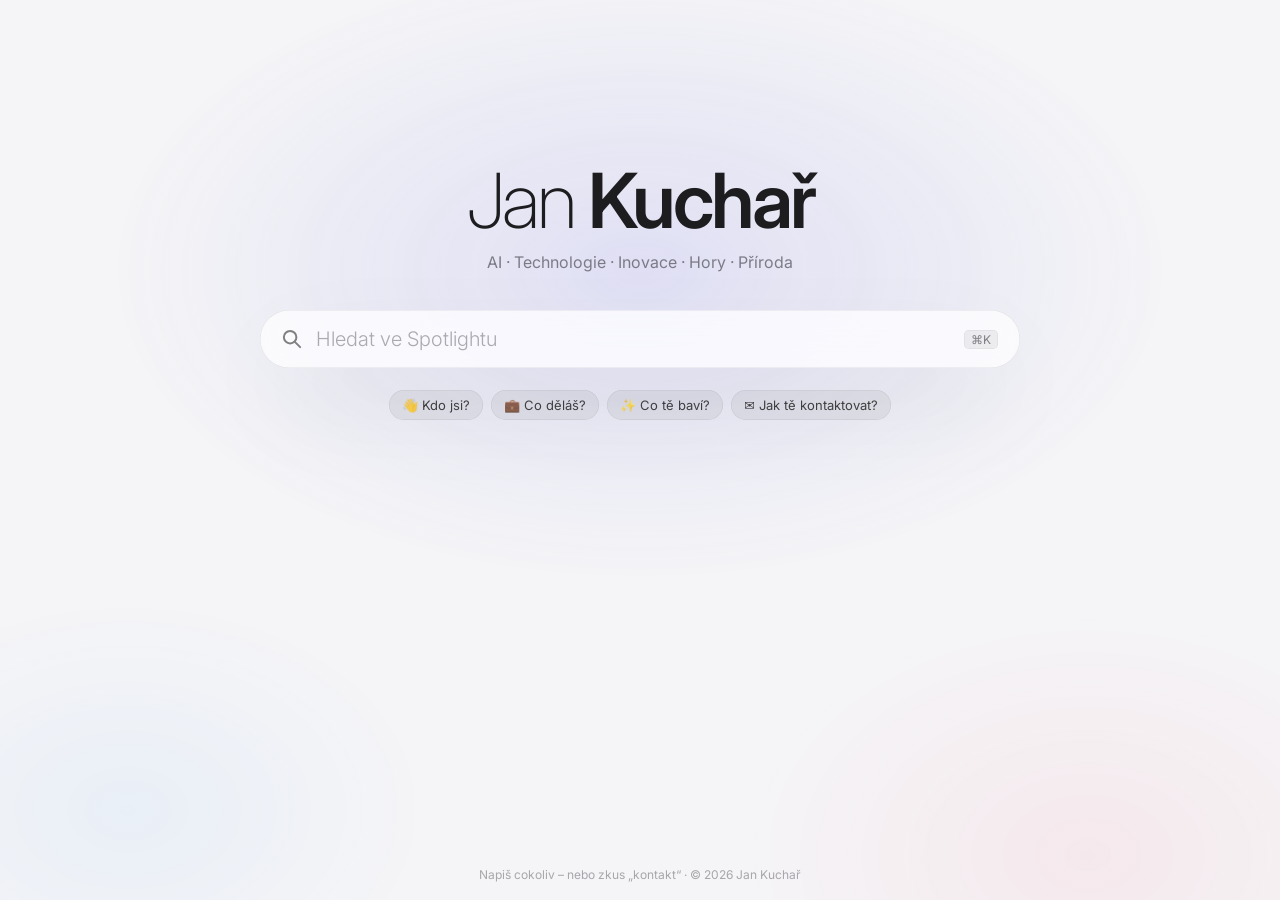
==== commit 020586f8: "Spotlight: AI asistenti jako odkazy, hledání jen podle názvu a kategorie - Nová sekce AI asistenti: " ====
--- a/index.html
+++ b/index.html
@@ -185,20 +185,6 @@
 button.chip:hover{background:var(--fill-2)}
 
 
-/* ---------- Dock: AI asistenti ---------- */
-.dock-wrap{display:flex;justify-content:center;padding:0 16px 14px}
-.dock{display:flex;align-items:flex-end;gap:6px;height:70px;padding:7px 8px;border-radius:22px;
-  background:var(--glass);backdrop-filter:blur(40px) saturate(180%);-webkit-backdrop-filter:blur(40px) saturate(180%);
-  box-shadow:0 0 0 .5px var(--stroke-2) inset,0 20px 50px -20px var(--shadow)}
-.dock a{position:relative;width:52px;height:52px;flex:none;transform-origin:50% 100%;transition:width .12s,height .12s;outline:none}
-.dock a img{width:100%;height:100%;display:block;border-radius:23%;box-shadow:0 0 0 .5px rgba(0,0,0,.18),0 4px 10px -4px rgba(0,0,0,.4)}
-.dock a:focus-visible img{box-shadow:0 0 0 3px rgba(10,132,255,.6)}
-.dock .tip{position:absolute;bottom:calc(100% + 10px);left:50%;transform:translateX(-50%);padding:4px 10px;border-radius:7px;font-size:12px;white-space:nowrap;
-  background:var(--glass);backdrop-filter:blur(20px);-webkit-backdrop-filter:blur(20px);box-shadow:0 0 0 .5px var(--stroke-2) inset;
-  color:var(--text);opacity:0;pointer-events:none;transition:opacity .12s}
-.dock a:hover .tip,.dock a:focus-visible .tip{opacity:1}
-body.searching .dock-wrap{display:none}
-
 footer{padding:0 16px max(18px,env(safe-area-inset-bottom));text-align:center;font-size:12px;color:var(--text-3)}
 body.searching footer{display:none}
 
@@ -219,9 +205,6 @@
   .back{display:inline-block}
   .row{padding:11px 10px;font-size:16px}
   .row.sel{background:transparent;color:inherit}
-  .dock{gap:4px;height:54px;padding:5px 6px;border-radius:18px}
-  .dock a{width:40px;height:40px}
-  .dock .tip{display:none}
 }
 .sr-only{position:absolute;width:1px;height:1px;padding:0;margin:-1px;overflow:hidden;clip:rect(0 0 0 0);white-space:nowrap;border:0}
 @media (prefers-reduced-motion:reduce){*{animation:none!important;transition:none!important}}
@@ -269,9 +252,6 @@
   </div>
 </main>
 
-<!-- Dock: AI asistenti – položky v DOCK ve skriptu -->
-<div class="dock-wrap"><nav class="dock" id="dock" aria-label="AI asistenti"></nav></div>
-
 <footer>Napiš cokoliv – nebo zkus „kontakt“ · © <span id="year"></span> Jan Kuchař</footer>
 
 <script>
@@ -288,44 +268,41 @@
   purple:'linear-gradient(160deg,#bf5af2,#5e5ce6)',
 };
 
+const aiIcon = name => `<img src="/brand/icons/ai/${name}.png" alt="" style="width:100%;height:100%;border-radius:inherit">`;
 const appIcon = name => `<img src="/brand/icons/${name}.svg" alt="" style="width:100%;height:100%;border-radius:inherit">`;
 
 const LOCK = '<svg class="lock" viewBox="0 0 16 16" fill="none" stroke="currentColor" stroke-width="1.6" stroke-linecap="round" aria-hidden="true"><rect x="3" y="7" width="10" height="7" rx="1.8"/><path d="M5.5 7V5a2.5 2.5 0 0 1 5 0v2"/></svg>';
 // locked: nástroj jen pro přihlášené – zámek v seznamu i v náhledu
-// section: skupina v seznamu · chip: návrh pod polem · keys: slova, podle kterých se položka najde (bez diakritiky)
+// section: skupina v seznamu (hledá se podle ní a podle title) · chip: návrh pod polem
 // hidden: v seznamu se neukáže, najde se jen když se na ni někdo zeptá
 const ITEMS = [
   { id:'kdo', section:'O mně', title:'Kdo jsem', icon:'👤', color:G.blue, kind:'Info', chip:'👋 Kdo jsi?',
-    keys:'kdo jsi jan honza o mne about info jmeno clovek beskydy odkud hory priroda',
     body:fromHtml('kdo'),
     meta:[['Druh','Info'],['Lokalita','Beskydy'],['Režim','světlý i tmavý']] },
   { id:'co', section:'O mně', title:'Co dělám', icon:'✦', color:G.yellow, kind:'Poznámka', chip:'💼 Co děláš?',
-    keys:'co delas prace job zamestnani pozice product owner hp tronic datart eta nay ai umela inteligence ecommerce eshop automatizace',
     body:fromHtml('co'),
     meta:[['Druh','Poznámka'],['Upraveno','dnes'],['Štítky','AI · e-commerce · automatizace']] },
   { id:'zajmy', section:'O mně', title:'Zájmy', icon:'♥', color:G.pink, kind:'Seznam', chip:'✨ Co tě baví?',
-    keys:'zajmy konicky hobby bavi volny cas sport hory priroda cestovani turistika',
     body:fromHtml('zajmy') },
-  { id:'kontakt', section:'O mně', title:'Kontakt', icon:'✉', color:G.green, kind:'Kontakt', chip:'✉️ Jak tě kontaktovat?',
-    keys:'kontakt email mail napis spojeni linkedin', contact:true },
-  { id:'mail', section:'Akce', title:'Napsat e-mail', icon:'✉', color:G.green, kind:'Akce', href:'mailto:'+EMAIL,
-    keys:'napsat email mail zprava', sub:EMAIL },
-  { id:'li', section:'Odkazy', title:'LinkedIn', icon:'in', color:'#0a66c2', kind:'↗', href:LINKEDIN,
-    keys:'linkedin profil cv zivotopis', sub:'Profesní profil' },
+  { id:'kontakt', section:'O mně', title:'Kontakt', icon:'✉', color:G.green, kind:'Kontakt', chip:'✉️ Jak tě kontaktovat?', contact:true },
+  { id:'mail', section:'Akce', title:'Napsat e-mail', icon:'✉', color:G.green, kind:'Akce', href:'mailto:'+EMAIL, sub:EMAIL },
+  { id:'li', section:'Odkazy', title:'LinkedIn', icon:'in', color:'#0a66c2', kind:'↗', href:LINKEDIN, sub:'Profesní profil' },
   { id:'chat', section:'Nástroje', title:'Chat Inspector', icon:appIcon('chat-inspector'), color:G.blue, kind:'↗',
-    href:'https://chatbot-message-reader.jan-kuchar.cz', locked:true, sub:'Čtečka zpráv chatbota · AI Statistiky',
-    keys:'chat inspector chatbot zpravy konverzace message reader ai statistiky nastroje' },
+    href:'https://chatbot-message-reader.jan-kuchar.cz', locked:true, sub:'Čtečka zpráv chatbota · AI Statistiky' },
   { id:'search', section:'Nástroje', title:'Search Analyzer', icon:appIcon('search-analyzer'), color:G.yellow, kind:'↗',
-    href:'https://search-log-analyzer.jan-kuchar.cz', locked:true, sub:'Analýza vyhledávacích logů · AI Statistiky',
-    keys:'search analyzer vyhledavani hledani logy log analyza ai statistiky nastroje' },
+    href:'https://search-log-analyzer.jan-kuchar.cz', locked:true, sub:'Analýza vyhledávacích logů · AI Statistiky' },
   { id:'reports', section:'Nástroje', title:'Reports Visualizer', icon:appIcon('reports-visualizer'), color:G.green, kind:'↗',
-    href:'https://blmr-reports-visualizer.jan-kuchar.cz', locked:true, sub:'Vizualizace reportů · AI Statistiky',
-    keys:'reports visualizer reporty grafy vizualizace blmr ai statistiky nastroje' },
+    href:'https://blmr-reports-visualizer.jan-kuchar.cz', locked:true, sub:'Vizualizace reportů · AI Statistiky' },
+  { id:'claude', section:'AI asistenti', title:'Claude', icon:aiIcon('claude'), color:'#fff', kind:'↗', href:'https://claude.ai' },
+  { id:'chatgpt', section:'AI asistenti', title:'ChatGPT', icon:aiIcon('chatgpt'), color:'#fff', kind:'↗', href:'https://chatgpt.com' },
+  { id:'perplexity', section:'AI asistenti', title:'Perplexity', icon:aiIcon('perplexity'), color:'#000', kind:'↗', href:'https://www.perplexity.ai' },
+  { id:'gemini', section:'AI asistenti', title:'Gemini', icon:aiIcon('gemini'), color:'#fff', kind:'↗', href:'https://gemini.google.com' },
+  { id:'aimode', section:'AI asistenti', title:'Google AI Mode', icon:aiIcon('google-ai-mode'), color:'#fff', kind:'↗', href:'https://www.google.com/search?udm=50' },
+  { id:'mistral', section:'AI asistenti', title:'Mistral', icon:aiIcon('mistral'), color:'#fa500f', kind:'↗', href:'https://chat.mistral.ai' },
+  { id:'grok', section:'AI asistenti', title:'Grok', icon:aiIcon('grok'), color:'#000', kind:'↗', href:'https://grok.com' },
   { id:'manual', section:'Jiné', title:'Grafický manuál', icon:'🎨', color:G.purple, kind:'↗',
-    href:'https://www.jan-kuchar.cz/brand/manual.html', sub:'Design systém pro nástroje AI Statistiky',
-    keys:'graficky manual design system tokeny barvy brand styl ai statistiky nastroje' },
-  { id:'theme', section:'Nastavení', title:'Vzhled', icon:'<svg viewBox="0 0 24 24" style="width:58%;height:58%" aria-hidden="true"><circle cx="12" cy="12" r="8.5" fill="none" stroke="#fff" stroke-width="2.2"/><path d="M12 3.5a8.5 8.5 0 0 1 0 17z" fill="#fff"/></svg>', color:G.purple, kind:'Nastavení', hidden:true,
-    keys:'tmavy svetly rezim dark light mode cerny bily noc den theme tema vzhled', theme:true },
+    href:'https://www.jan-kuchar.cz/brand/manual.html', sub:'Design systém pro nástroje AI Statistiky' },
+  { id:'theme', section:'Nastavení', title:'Vzhled', icon:'<svg viewBox="0 0 24 24" style="width:58%;height:58%" aria-hidden="true"><circle cx="12" cy="12" r="8.5" fill="none" stroke="#fff" stroke-width="2.2"/><path d="M12 3.5a8.5 8.5 0 0 1 0 17z" fill="#fff"/></svg>', color:G.purple, kind:'Nastavení', hidden:true, theme:true },
 ];
 
 /* ======== Logika ======== */
@@ -336,33 +313,6 @@
 let results = [], sel = 0;
 
 $('#year').textContent = new Date().getFullYear();
-
-/* ======== Dock: AI asistenti ======== */
-// Oficiální ikony poskytovatelů, uložené v brand/icons/ai/ (128 px)
-const DOCK = [
-  { name:'Claude',         href:'https://claude.ai',                    icon:'claude' },
-  { name:'ChatGPT',        href:'https://chatgpt.com',                  icon:'chatgpt' },
-  { name:'Perplexity',     href:'https://www.perplexity.ai',            icon:'perplexity' },
-  { name:'Gemini',         href:'https://gemini.google.com',            icon:'gemini' },
-  { name:'Google AI Mode', href:'https://www.google.com/search?udm=50', icon:'google-ai-mode' },
-  { name:'Mistral',        href:'https://chat.mistral.ai',              icon:'mistral' },
-  { name:'Grok',           href:'https://grok.com',                     icon:'grok' },
-];
-$('#dock').innerHTML = DOCK.map(d =>
-  `<a href="${d.href}" target="_blank" rel="noopener" aria-label="${d.name}"><img src="/brand/icons/ai/${d.icon}.png" alt="" width="128" height="128"><span class="tip">${d.name}</span></a>`).join('');
-
-// Zvětšování ikon pod myší (jako v macOS)
-const dockEl = $('#dock'), DOCK_BASE = 52, DOCK_MAX = 76;
-dockEl.addEventListener('mousemove', e => {
-  if (isMobile()) return;
-  dockEl.querySelectorAll('a').forEach(a => {
-    const r = a.getBoundingClientRect(), d = Math.abs(e.clientX - (r.left + r.width / 2));
-    const size = DOCK_BASE + (DOCK_MAX - DOCK_BASE) * Math.max(0, 1 - d / 150);
-    a.style.width = a.style.height = size + 'px';
-  });
-});
-dockEl.addEventListener('mouseleave', () => dockEl.querySelectorAll('a').forEach(a => a.style.width = a.style.height = ''));
-
 
 const icon = (it, big) => `<span class="ico${big ? ' big' : ''}" style="background:${it.color}" aria-hidden="true">${it.icon}</span>`;
 
@@ -374,8 +324,9 @@
   const words = n.split(/\s+/);
   return ITEMS
     .map(it => {
-      const title = norm(it.title), hay = title + ' ' + it.keys;
-      if (!words.every(w => hay.includes(w))) return null;
+      // jen název a kategorie; každé hledané slovo musí sedět na začátek některého slova („gem“ → Gemini, „ai“ ≠ e-mail)
+      const title = norm(it.title), hay = (title + ' ' + norm(it.section)).split(/[\s\-–·]+/);
+      if (!words.every(w => hay.some(h => h.startsWith(w)))) return null;
       return { it, score: title.startsWith(n) ? 0 : title.includes(n) ? 1 : 2 };
     })
     .filter(Boolean)
@@ -385,7 +336,7 @@
 
 function renderList(){
   if (!results.length) {
-    list.innerHTML = `<div class="empty">Nic jsem nenašel. Zkus třeba „kdo“, „co děláš“, „zájmy“ nebo „kontakt“.</div>`;
+    list.innerHTML = `<div class="empty">Nic jsem nenašel. Hledám podle názvu nebo kategorie – zkus třeba „kontakt“, „nástroje“ nebo „AI“.</div>`;
     prev.innerHTML = ''; return;
   }
   let html = '', lastSec = null;
